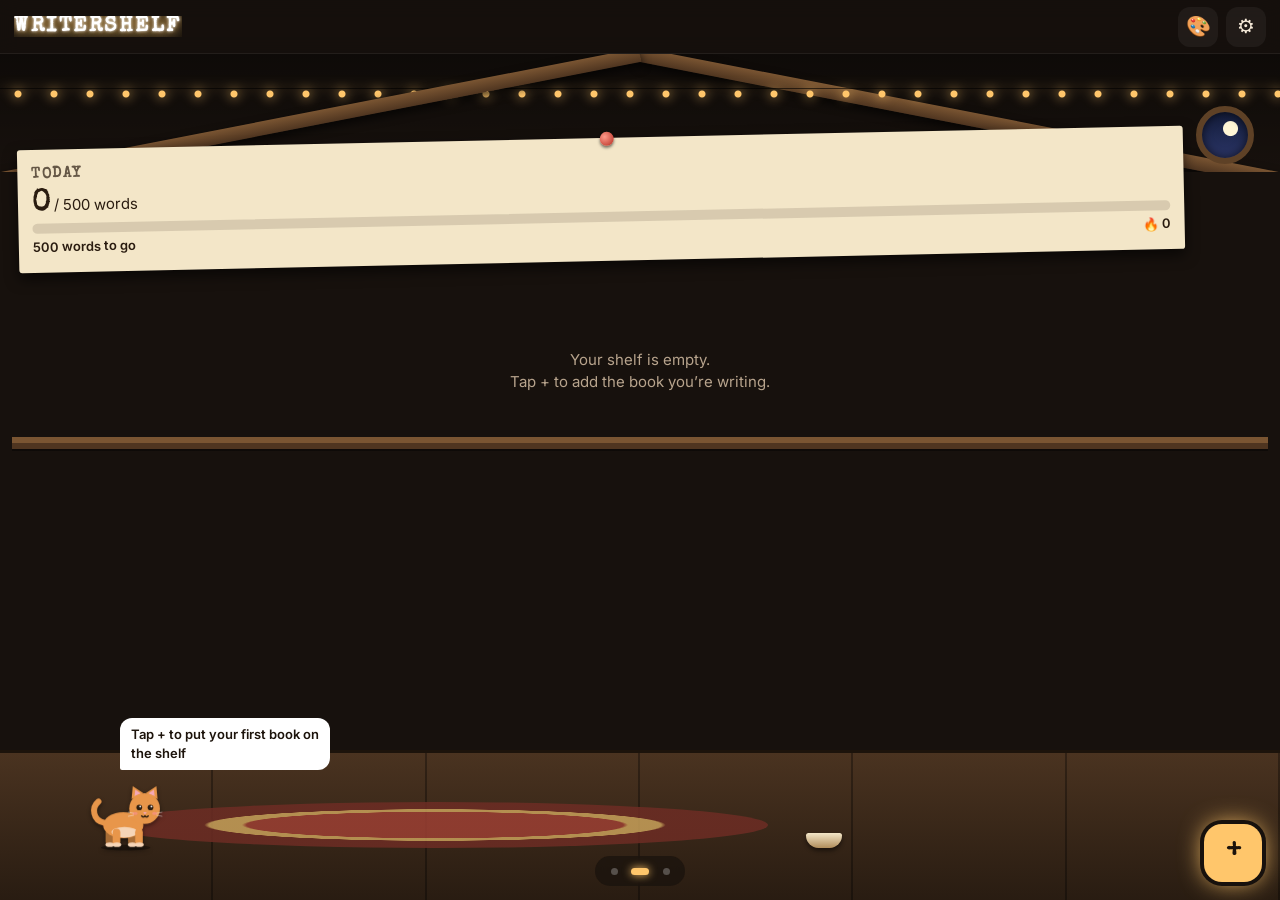
==== index.html @ 76724d27 "1.5: edit your whole Doc in the app, real weather, playing with the buddy, hats from medals - Open a" ====
<!doctype html>
<html lang="en">
<head>
<meta charset="utf-8">
<meta name="viewport" content="width=device-width,initial-scale=1,viewport-fit=cover">
<title>My Writershelf</title>
<meta name="description" content="The books you're writing, on an attic shelf: word counts from Google Docs, a daily goal, streaks and stats.">
<meta name="theme-color" content="#17110d">
<link rel="manifest" href="manifest.webmanifest">
<link rel="icon" href="icon-192.png">
<link rel="apple-touch-icon" href="icon-192.png">
<link rel="preconnect" href="https://fonts.googleapis.com">
<link rel="preconnect" href="https://fonts.gstatic.com" crossorigin>
<link href="https://fonts.googleapis.com/css2?family=Special+Elite&family=Inter:wght@400;600;700&display=swap" rel="stylesheet">
<link rel="stylesheet" href="css/base.css">
<link rel="stylesheet" href="css/attic.css">
<link rel="stylesheet" href="css/buddy.css">
<link rel="stylesheet" href="css/walls.css">
<link rel="stylesheet" href="css/sheets.css">
</head>
<body>
<header class="top">
  <h1 class="neon">WRITERSHELF</h1>
  <div class="hbtns"><button id="btnInstall" class="btn primary install" hidden>⬇ Install</button><button id="btnLook" class="icon" aria-label="Customize">🎨</button><button id="btnSettings" class="icon" aria-label="Settings">⚙</button></div>
</header>

<main>
  <!-- The attic: slanted roof, string lights, today's note pinned to the wall, the shelf of books, the buddy -->
  <section id="view-attic" class="view on">
    <div class="roof"><i class="lights" aria-hidden="true"></i><button class="porthole" aria-label="Window: the weather outside"></button></div>
    <div id="todayNote" class="pinned"></div>
    <div id="shelf" class="shelf"></div>
    <div class="floor">
      <i class="rug"></i>
      <button class="bowl" aria-label="Food bowl: call your buddy"><i></i></button>
      <!-- the buddy: drawn by 08-buddy.js, walked around (and to the other walls' floors) by 16-buddy-moves.js -->
      <div id="pet" class="pet" role="button" tabindex="0" aria-label="Your buddy"><span class="bubble" id="bubble"></span><div class="pv" id="petArt"></div></div>
    </div>
  </section>

  <section id="view-goals" class="view wall away">
    <div class="roof" aria-hidden="true"><i class="lights"></i></div>
    <div id="goalsBody" class="wall-body"></div>
    <div class="floor"><button class="bowl" aria-label="Food bowl: call your buddy"><i></i></button></div>
  </section>
  <section id="view-stats" class="view wall away">
    <div class="roof" aria-hidden="true"><i class="lights"></i></div>
    <div id="statsBody" class="wall-body"></div>
    <div class="floor"><button class="bowl" aria-label="Food bowl: call your buddy"><i></i></button></div>
  </section>
</main>

<div class="dots"><button data-k="-1" aria-label="Goals"></button><button data-k="0" class="on" aria-label="Attic"></button><button data-k="1" aria-label="Stats"></button></div>
<button id="updBtn" class="upd" hidden>⟳ Update now</button>
<button id="btnAdd" class="fab" aria-label="Add a book">+</button>

<!-- Add: pick Google Docs, or add by hand -->
<dialog id="dlgAdd" class="sheet">
  <div class="sheet-h"><h2>Add a book</h2><button class="x" data-close aria-label="Close">✕</button></div>
  <p class="dim">Pick the Google Docs you write in. The app reads their word count by itself from then on.</p>
  <button id="addDocs" class="btn primary wide">📄 Pick from Google Docs</button>
  <button id="addManual" class="btn ghost wide">Add it by hand</button>
</dialog>

<!-- A book's card -->
<dialog id="dlgBook" class="sheet"><div id="bBody"></div></dialog>

<!-- Add / edit form -->
<dialog id="dlgEdit" class="sheet">
  <form id="fEdit">
    <div class="sheet-h"><h2 id="editH">Book</h2><button type="button" class="x" data-close aria-label="Close">✕</button></div>
    <label>Title<input name="title" required maxlength="120"></label>
    <label>Status</label><div class="seg" id="eStatus"></div>
    <div class="two">
      <label>Words so far<input name="words" type="number" min="0" inputmode="numeric"></label>
      <label>Word goal for the book<input name="target" type="number" min="0" step="1000" inputmode="numeric"></label>
    </div>
    <p class="dim small" id="eDocHint" hidden>Words are counted from Google Docs.</p>
    <label>Spine colour</label><div class="swatches" id="eColor"></div>
    <label>Notes<textarea name="notes" rows="4" placeholder="Ideas, what happens next…"></textarea></label>
    <div class="actions">
      <button type="button" id="eDel" class="btn danger">Delete</button>
      <button class="btn primary">Save</button>
    </div>
  </form>
</dialog>

<!-- Open and write: the whole Google Doc — tap a paragraph to change it, keep writing at the bottom (10-write.js) -->
<dialog id="dlgWrite" class="sheet write">
  <div class="sheet-h"><h2 id="wTitle"></h2><button class="x" data-close aria-label="Close">✕</button></div>
  <div id="wDoc" class="ctx"></div>
  <textarea id="wText" rows="5" placeholder="Keep writing…"></textarea>
  <p class="dim small" id="wCount"></p>
  <button id="wSend" class="btn primary wide">Save to my Google Doc</button>
  <p class="dim small">Tap a paragraph to change it. Until it’s saved, your writing is kept on this phone.</p>
</dialog>

<!-- Customize: a short sheet with no dark backdrop, so the attic stays in view while you choose -->
<dialog id="dlgLook" class="sheet">
  <div class="sheet-h"><h2>Customize</h2><button class="x" data-close aria-label="Close">✕</button></div>
  <div id="cBody"></div>
  <label>Your buddy’s name<input id="cPet" maxlength="24"></label>
</dialog>

<!-- What's new -->
<dialog id="dlgNews" class="sheet">
  <div class="sheet-h"><h2>What’s new</h2><button class="x" data-close aria-label="Close">✕</button></div>
  <div id="newsBody" class="news"></div>
  <button class="btn primary wide" data-close>Got it</button>
</dialog>

<!-- Settings -->
<dialog id="dlgSet" class="sheet">
  <div class="sheet-h"><h2>Settings</h2><button class="x" data-close aria-label="Close">✕</button></div>
  <label>Daily word goal<input id="sGoal" type="number" min="1" step="50" inputmode="numeric"></label>
  <h3>Google</h3>
  <p class="dim small" id="gStatus"></p>
  <button class="btn primary wide" id="gConnect">Connect Google</button>
  <div class="row" id="gActions" hidden>
    <button class="btn" id="gNow">Back up now</button>
    <button class="btn ghost" id="gOff">Disconnect</button>
  </div>
  <h3>Display</h3>
  <label>Language<select id="sLang"><option value="auto">Automatic</option><option value="en">English</option><option value="fr">Français</option><option value="es">Español</option><option value="ht">Kreyòl ayisyen</option><option value="pt">Português</option><option value="de">Deutsch</option><option value="it">Italiano</option></select></label>
  <h3>Backup</h3>
  <p class="dim">Your shelf lives on this phone. Save a backup now and then.</p>
  <div class="row">
    <button class="btn" id="sExport">Save backup</button>
    <label class="btn">Load backup<input type="file" id="sImport" accept=".json,application/json" hidden></label>
  </div>
  <button class="btn ghost wide" id="sNews">What’s new</button>
  <button class="btn ghost wide" id="sInstall" hidden>Install the app</button>
  <p class="dim small">My Writershelf v<span id="ver"></span> · <a href="privacy.html">Privacy</a></p>
</dialog>

<div id="toast" role="status"></div>

<script src="js/01-core.js"></script>
<script src="js/02-google.js"></script>
<script src="js/03-docs.js"></script>
<script src="js/04-book-form.js"></script>
<script src="js/05-book-card.js"></script>
<script src="js/06-attic.js"></script>
<script src="js/07-turning-walls.js"></script>
<script src="js/08-buddy.js"></script>
<script src="js/09-goals-stats.js"></script>
<script src="js/10-write.js"></script>
<script src="js/11-settings-backup.js"></script>
<script src="js/12-drive-backup.js"></script>
<script src="js/13-install-update.js"></script>
<script src="js/14-whats-new.js"></script>
<script src="js/15-languages.js"></script>
<script src="js/16-buddy-moves.js"></script>
<script src="js/17-customize.js"></script>
<script src="js/18-weather.js"></script>
<script src="js/19-achievements.js"></script>
<script src="js/20-buddy-play.js"></script>
</body>
</html>
---- css/base.css ----
/* BASE — colours (the string-light colour is --led), fonts, the top bar and form fields used everywhere. */

/* hidden always hides, even on things that set their own display */
[hidden] {
  display: none !important;
}

:root {
  --led: #ffc66b;
  /* set by Customize (17-customize.js): wall, floor, rug, the buddy's fur */
  --wall: #17110d;
  --fl: #4a3320;
  --rug: #9c3f33;
  --fur: #e8964a;
  --glow: color-mix(in srgb, var(--led) 45%, transparent);
  --ink: #f6ead9;
  --dim: #b8a48d;
  --panel: #261b14;
  --line: #44311f;
  --field: #130d09;
  --hd: 'Special Elite', Georgia, serif;
}

* {
  box-sizing: border-box;
}

html,
body {
  margin: 0;
  min-height: 100%;
}

body {
  background: #17110d;
  color: var(--ink);
  font:
    15px/1.45 Inter,
    system-ui,
    sans-serif;
  color-scheme: dark;
  -webkit-tap-highlight-color: transparent;
  overscroll-behavior-y: none;
}

button {
  font: inherit;
  color: inherit;
  border: 0;
  background: none;
  cursor: pointer;
  padding: 0;
}

a {
  color: color-mix(in srgb, var(--led) 70%, #fff);
}

h2,
h3 {
  font-family: var(--hd);
  margin: 0;
}

.dim {
  color: var(--dim);
}

.small {
  font-size: 12px;
}

/* top bar */
.top {
  position: fixed;
  inset: 0 0 auto;
  z-index: 20;
  height: calc(54px + env(safe-area-inset-top));
  padding: env(safe-area-inset-top) 14px 0;
  display: flex;
  align-items: center;
  justify-content: space-between;
  background: rgba(23, 17, 13, 0.85);
  backdrop-filter: blur(10px);
  border-bottom: 1px solid #ffffff10;
}

.neon {
  font: 700 21px var(--hd);
  letter-spacing: 0.12em;
  margin: 0;
  color: #fff;
  text-shadow:
    0 0 3px #fff,
    0 0 10px var(--led),
    0 0 24px var(--led);
}

.icon {
  width: 40px;
  height: 40px;
  border-radius: 12px;
  font-size: 20px;
  display: grid;
  place-items: center;
  background: #ffffff0d;
}

@keyframes fade {
  from {
    opacity: 0;
  }
}

input,
select,
textarea {
  width: 100%;
  font: inherit;
  color: var(--ink);
  background: var(--field);
  border: 1px solid var(--line);
  border-radius: 10px;
  padding: 9px 12px;
  outline: none;
}

input:focus,
select:focus,
textarea:focus {
  border-color: var(--led);
  box-shadow: 0 0 0 3px var(--glow);
}

textarea {
  resize: vertical;
}

@keyframes up {
  from {
    transform: translateY(40%);
    opacity: 0;
  }
}

@media (prefers-reduced-motion: reduce) {
  * {
    animation-duration: 0.01s !important;
    transition-duration: 0.01s !important;
  }
}

.hbtns {
  display: flex;
  gap: 8px;
}

/* the "Install" button in the top bar (13-install-update.js) */
.install {
  padding: 8px 10px;
  font-size: 13px;
  white-space: nowrap;
}
.top .neon {
  min-width: 0;
  overflow: hidden;
  text-overflow: ellipsis;
}
---- css/attic.css ----
/* THE ATTIC — the slanted roof with its string lights and round window, today's note pinned to the wall,
   the shelf of book spines and the wooden floor. */

/* ---------- Roof: two beams meeting at the top, string lights under them ---------- */
.roof {
  position: relative;
  height: 64px;
  overflow: hidden;
  background: linear-gradient(#0006, transparent);
}
#view-attic .roof {
  height: 118px;
}
.roof::before,
.roof::after {
  content: '';
  position: absolute;
  top: -6px;
  width: 62%;
  height: 14px;
  background: linear-gradient(#7a5532, #4f3520);
  box-shadow: 0 4px 10px #000a;
}
.roof::before {
  left: 50%;
  transform-origin: left center;
  transform: rotate(11deg);
}
.roof::after {
  right: 50%;
  transform-origin: right center;
  transform: rotate(-11deg);
}
/* a row of little bulbs on a wire */
.lights {
  position: absolute;
  inset: 34px 0 auto;
  height: 16px;
  border-top: 1px solid #0009;
  background: radial-gradient(circle at 50% 5px, var(--led) 0 3px, transparent 4px) 0 0 / 36px 16px repeat-x;
  filter: drop-shadow(0 0 6px var(--led));
  animation: twinkle 4s ease-in-out infinite;
}
@keyframes twinkle {
  50% {
    opacity: 0.7;
  }
}
/* the round window, with the moon */
.porthole {
  padding: 0;
  cursor: pointer;
  position: absolute;
  right: 26px;
  top: 52px;
  width: 58px;
  height: 58px;
  border-radius: 50%;
  border: 6px solid #5e4126;
  background:
    radial-gradient(circle at 62% 36%, #fff6d6 0 7px, transparent 8px),
    linear-gradient(#131c3a, #2b3566);
  box-shadow: inset 0 0 10px #000a;
}
/* the other views (Customize → Window) */
[data-sky='dusk'] .porthole {
  background:
    radial-gradient(circle at 50% 78%, #ffe9a8 0 9px, transparent 10px),
    linear-gradient(#3b2a6b, #e0704a 60%, #ffb35c);
}
[data-sky='day'] .porthole {
  background:
    radial-gradient(ellipse 12px 5px at 40% 62%, #fff 95%, transparent),
    radial-gradient(circle at 68% 34%, #fff3b0 0 6px, transparent 7px),
    linear-gradient(#5aa9e6, #b5dcf5);
}
[data-sky='clouds'] .porthole {
  background:
    radial-gradient(ellipse 14px 7px at 36% 58%, #f4f6f8 95%, transparent),
    radial-gradient(ellipse 12px 6px at 64% 40%, #e3e8ee 95%, transparent),
    linear-gradient(#8fa3b8, #c3cfdb);
}
[data-sky='snow'] .porthole {
  background:
    radial-gradient(circle, #fff 0 1.4px, transparent 2px) 0 0 / 11px 11px,
    radial-gradient(circle, #fff 0 1px, transparent 1.5px) 5px 6px / 9px 9px,
    linear-gradient(#7d8a99, #c9d2dc);
  animation: snowfall 3s linear infinite;
}
@keyframes snowfall {
  to {
    background-position: 0 22px, 5px 24px, 0 0;
  }
}
[data-sky='rain'] .porthole {
  background:
    repeating-linear-gradient(105deg, transparent 0 5px, #ffffff55 5px 6px),
    linear-gradient(#3c4653, #6b7785);
}

/* ---------- Today's note: a sheet of paper held by a pin ---------- */
.pinned {
  position: relative;
  margin: -34px 96px 0 18px;
  padding: 14px 14px 12px;
  border-radius: 3px;
  background: #f3e6c8;
  color: #2a1c10;
  transform: rotate(-1.2deg);
  box-shadow: 0 6px 14px #0009;
}
.pinned::before {
  content: '';
  position: absolute;
  top: -6px;
  left: 50%;
  width: 14px;
  height: 14px;
  border-radius: 50%;
  background: radial-gradient(circle at 35% 35%, #ff9a8a, #b32a1e);
  box-shadow: 0 2px 3px #0008;
}
.pinned h2 {
  font-size: 15px;
  letter-spacing: 0.1em;
  text-transform: uppercase;
  opacity: 0.7;
}
.pinned p {
  margin: 4px 0;
}
.big b {
  font: 700 30px var(--hd);
}
.row2 {
  display: flex;
  justify-content: space-between;
  font-size: 13px;
  font-weight: 600;
}
.resync {
  position: absolute;
  top: 4px;
  right: 4px;
  width: 40px;
  height: 40px;
  font-size: 18px;
  color: #2a1c10;
}
/* a progress line (today's note, the Goals wall, a book's card) */
.meter {
  height: 10px;
  border-radius: 5px;
  background: #ffffff14;
  overflow: hidden;
}
.meter i {
  display: block;
  height: 100%;
  border-radius: 5px;
  background: linear-gradient(90deg, var(--led), color-mix(in srgb, var(--led) 50%, #fff));
}
.pinned .meter {
  background: #2a1c1022;
}
.pinned .meter i {
  background: #c9762a;
}

/* ---------- The shelf: rows of spines, a wooden board under each row ---------- */
.shelf {
  display: flex;
  flex-wrap: wrap;
  align-items: flex-end;
  gap: 22px 5px;
  margin: 26px 12px 30px;
  padding: 0 12px 22px;
  min-height: 172px;
  /* every 172px: 150 of books, a 12px board, 10 of shadow */
  background: repeating-linear-gradient(transparent 0 150px, #7a5532 150px 156px, #4f3520 156px 162px, #0006 162px 164px, transparent 164px 172px);
}
/* a book: its colour fills up from the bottom (--p) as it gets closer to its word goal */
.spine {
  position: relative;
  width: 44px;
  height: 150px;
  border-radius: 3px 3px 1px 1px;
  background: linear-gradient(to top, var(--c) var(--p), color-mix(in srgb, var(--c) 30%, #1c130b) var(--p));
  box-shadow:
    inset -5px 0 7px #0006,
    inset 2px 0 0 #ffffff26,
    inset 0 -3px 0 #0004;
  display: grid;
  place-items: center;
}
.spine:nth-child(3n) {
  width: 50px;
}
.spine:nth-child(4n + 1) {
  width: 40px;
}
.spine b {
  writing-mode: vertical-rl;
  transform: rotate(180deg);
  max-height: 118px;
  overflow: hidden;
  white-space: nowrap;
  text-overflow: ellipsis;
  font: 13px var(--hd);
  color: #f6ead9;
  text-shadow: 0 1px 2px #000;
}
.spine .dot {
  position: absolute;
  bottom: 7px;
  width: 8px;
  height: 8px;
  border-radius: 50%;
  background: var(--sc);
  box-shadow: 0 0 6px var(--sc);
}
/* a finished book wears a gold band */
.spine.done::after {
  content: '';
  position: absolute;
  inset: 10px 0 auto;
  height: 5px;
  background: linear-gradient(90deg, #b8862b, #ffe08a, #b8862b);
}
.empty {
  width: 100%;
  margin: 44px 0;
  text-align: center;
  color: var(--dim);
}

/* ---------- Floor and rug: the same floor on the three walls, so it carries on when you turn ---------- */
/* it's the ground under each wall: it scrolls with the wall, at the very bottom */
.floor {
  position: relative;
  margin-top: auto;
  height: 150px;
  /* 6 planks per wall, so the plank lines meet at the corners */
  background:
    repeating-linear-gradient(90deg, transparent 0 calc(100% / 6 - 2px), #0005 calc(100% / 6 - 2px) calc(100% / 6)),
    linear-gradient(var(--fl), color-mix(in srgb, var(--fl) 55%, #000));
  border-top: 3px solid #1c130b;
}
.rug {
  position: absolute;
  left: 8%;
  bottom: 52px;
  width: 52%;
  height: 46px;
  border-radius: 50%;
  background: radial-gradient(var(--rug) 0 40%, #c9a15a 41% 48%, color-mix(in srgb, var(--rug) 70%, #000) 49%);
  opacity: 0.85;
}
---- css/buddy.css ----
/* THE BUDDY — the animal on the attic floor. Its picture is drawn by js/08-buddy.js (one small drawing per
   animal); this file colours it, makes it blink, wag, walk and jump, and styles its speech bubble.
   --fur is the colour you picked in Customize. */

.pet {
  position: absolute;
  left: 0;
  bottom: 50px;
  width: 76px;
  height: 78px;
  z-index: 5;
  cursor: grab;
  touch-action: none; /* dragging it doesn't scroll the wall */
  /* moved along the floor, and carried by your finger, by 16-buddy-moves.js with transform: translate(…) */
}
/* .pv turns the buddy to face the way it walks (the bubble stays readable) */
.pv {
  position: absolute;
  inset: 0;
  filter: drop-shadow(0 2px 2px #0007);
}
.pet.flip .pv {
  transform: scaleX(-1);
}
.pet svg {
  display: block;
  width: 100%;
  height: 100%;
  overflow: visible;
}

/* ---------- Colours: fur, its darker shade (far legs, ears) and its lighter shade (belly, muzzle) ---------- */
.pet .f {
  fill: var(--fur);
}
.pet .f2 {
  fill: color-mix(in srgb, var(--fur) 72%, #000);
}
.pet .fl {
  fill: color-mix(in srgb, var(--fur) 40%, #fff);
}
.pet .ts {
  fill: none;
  stroke: var(--fur);
  stroke-width: 5;
  stroke-linecap: round;
}
.pet .line {
  fill: none;
  stroke: #2a1c10;
  stroke-width: 1.1;
  stroke-linecap: round;
}

/* ---------- Always moving a little: breathing, tail, blinking ---------- */
.pet .legs,
.pet .tail,
.pet .eyes,
.pet .leg {
  transform-box: fill-box;
}
.pet .top {
  animation: breathe 2.6s ease-in-out infinite;
}
@keyframes breathe {
  50% {
    transform: translateY(0.7px);
  }
}
.pet .tail {
  transform-origin: 100% 100%;
  animation: wag 2.4s ease-in-out infinite alternate;
}
@keyframes wag {
  to {
    transform: rotate(14deg);
  }
}
.pet .eyes {
  transform-origin: 50% 50%;
  animation: blink 5s infinite;
}
@keyframes blink {
  0%,
  95%,
  100% {
    transform: scaleY(1);
  }
  97% {
    transform: scaleY(0.1);
  }
}

/* ---------- Walking: the legs swing, two by two ---------- */
.pet .leg {
  transform-origin: 50% 0;
}
.pet.walk .leg.a {
  animation: step 0.3s linear infinite alternate;
}
.pet.walk .leg.b {
  animation: step 0.3s linear infinite alternate-reverse;
}
@keyframes step {
  from {
    transform: rotate(-24deg);
  }
  to {
    transform: rotate(24deg);
  }
}
.pet.walk .top {
  animation-duration: 0.3s;
}

/* ---------- Moods: the mouth and eyes change ---------- */
.pet .shut,
.pet .smile,
.pet .frown {
  display: none;
}
.pet.asleep .eyes,
.pet.happy .mouth,
.pet.sad .mouth {
  display: none;
}
.pet.asleep .shut,
.pet.happy .smile,
.pet.sad .frown {
  display: block;
}
.pet.asleep .tail {
  animation: none;
}
.pet.happy .tail {
  animation-duration: 0.35s;
}
/* the daily goal is done: a few happy jumps */
.pet.jump .pv {
  animation: jump 0.4s ease-out 4 alternate;
}
@keyframes jump {
  to {
    translate: 0 -22px;
  }
}

/* picked up: above everything on the wall, legs dangling */
.pet.held {
  cursor: grabbing;
  z-index: 9;
}
.pet.held .leg.a {
  animation: step 0.5s ease-in-out infinite alternate;
}
.pet.held .leg.b {
  animation: step 0.5s ease-in-out infinite alternate-reverse;
}

/* jumping up: front legs reach forward, back legs push off */
.pet.leap .leg.a {
  transform: rotate(-35deg);
}
.pet.leap .leg.b {
  transform: rotate(35deg);
}

/* tapped twice: a happy spin */
.pet.spin .pv {
  animation: spin 0.6s ease-in-out;
}
@keyframes spin {
  50% {
    transform: translateY(-14px) rotate(180deg);
  }
  to {
    transform: rotate(360deg);
  }
}
/* being petted: eyes closed happily, a big smile, the tail going fast */
.pet.petted .eyes,
.pet.petted .mouth,
.pet.petted .frown {
  display: none;
}
.pet.petted .shut,
.pet.petted .smile {
  display: block;
}
.pet.petted .tail {
  animation-duration: 0.3s;
}
.pet.petted .top {
  animation: purr 0.18s ease-in-out infinite alternate;
}
@keyframes purr {
  to {
    transform: translateY(0.8px) scaleY(0.98);
  }
}
/* the hearts that float up when you tap or pet it */
.heart {
  position: absolute;
  top: 6px;
  font-style: normal;
  font-size: 15px;
  color: #ff6b8a;
  pointer-events: none;
  animation: heart 1.1s ease-out forwards;
}
@keyframes heart {
  to {
    transform: translateY(-46px) scale(1.3);
    opacity: 0;
  }
}

/* eating: head down into the bowl, again and again */
.pet.eat .top {
  animation: nom 0.35s ease-in-out infinite alternate;
}
@keyframes nom {
  to {
    transform: translate(2px, 3px) rotate(6deg);
  }
}

/* ---------- The food bowl on each floor: tap it to fill it and call your buddy (16-buddy-moves.js) ---------- */
.bowl {
  position: absolute;
  z-index: 4;
  left: 63%; /* clear of the + button */
  bottom: 52px;
  width: 36px;
  height: 15px;
  border-radius: 3px 3px 15px 15px;
  background: linear-gradient(#f3e6c8, #b08d5b);
  box-shadow: 0 3px 4px #0007;
}
/* a bigger area to tap than the bowl itself */
.bowl::after {
  content: '';
  position: absolute;
  inset: -18px -12px -10px;
}
/* the food, heaped above the rim once it's filled */
.bowl i {
  position: absolute;
  left: 4px;
  right: 4px;
  top: -7px;
  height: 10px;
  border-radius: 50% 50% 0 0;
  background:
    radial-gradient(circle at 30% 60%, #c98a4a 0 2px, transparent 2.5px) 0 0 / 7px 6px,
    #8a5a2b;
  transform: scaleY(0);
  transform-origin: bottom;
  transition: transform 0.3s;
}
.bowl.full i {
  transform: scaleY(1);
}

/* ---------- Speech bubble (on the side with more room) ---------- */
.bubble {
  position: absolute;
  left: 30px;
  bottom: calc(100% + 2px);
  width: max-content;
  max-width: 210px;
  padding: 7px 11px;
  border-radius: 12px 12px 12px 2px;
  background: #fff;
  color: #1c130b;
  font-size: 13px;
  font-weight: 600;
  opacity: 0;
  transition: opacity 0.25s;
  pointer-events: none;
}
.pet.right .bubble {
  left: auto;
  right: 30px;
  border-radius: 12px 12px 2px 12px;
}
.pet.talk .bubble {
  opacity: 1;
}
---- css/walls.css ----
/* WALLS — the three walls turning round a hexagon, the + button, wall dots, Update button,
   and the cards used on the Goals and Stats walls. */

/* the three walls stand round a hexagon; each wall scrolls on its own */
.view {
  position: fixed;
  left: 0;
  right: 0;
  top: calc(54px + env(safe-area-inset-top));
  bottom: 0;
  overflow: hidden auto;
  overscroll-behavior: contain;
  touch-action: pan-y;
  backface-visibility: hidden;
  background: var(--wall); /* your wall colour (Customize) */
  /* while the room turns, a wall's far side looks shorter: the wall carries on above it and the floor below it,
     in the colours of the roof's shadow and of the floor's front edge, so no gap shows */
  box-shadow:
    0 -40vh 0 0 color-mix(in srgb, var(--wall) 60%, #000),
    0 40vh 0 0 color-mix(in srgb, var(--fl) 55%, #000);
  /* the floor is always the last thing on a wall, at the bottom even when the wall is short */
  display: flex;
  flex-direction: column;
}
.view > * {
  flex-shrink: 0;
}
/* no grey scrollbar on the side of the walls (they still scroll) */
.view,
dialog.sheet {
  scrollbar-width: none;
}
.view::-webkit-scrollbar,
dialog.sheet::-webkit-scrollbar {
  display: none;
}

body:not(.turning) .view.away {
  visibility: hidden;
}

body.snap .view {
  transition: transform 0.38s cubic-bezier(0.2, 0.8, 0.3, 1);
}

.upd {
  position: fixed;
  z-index: 30;
  left: 50%;
  transform: translateX(-50%);
  top: calc(64px + env(safe-area-inset-top));
  padding: 9px 18px;
  border-radius: 99px;
  font: 700 14px var(--hd);
  letter-spacing: 0.06em;
  color: #1c130b;
  background: var(--led);
  box-shadow: 0 0 20px var(--led);
  animation: up 0.3s;
  will-change: transform; /* its own layer, above the turning walls (taps reach it, not the book behind) */
}

/* floating add button and wall dots */
.fab {
  position: fixed;
  z-index: 20;
  right: 18px;
  bottom: calc(18px + env(safe-area-inset-bottom));
  width: 58px;
  height: 58px;
  border-radius: 18px;
  font: 700 30px/1 var(--hd);
  color: #1c130b;
  background: var(--led);
  box-shadow:
    0 0 0 4px #17110d,
    0 0 24px var(--led);
}

.dots {
  position: fixed;
  z-index: 20;
  left: 50%;
  transform: translateX(-50%);
  bottom: calc(14px + env(safe-area-inset-bottom));
  display: flex;
  gap: 4px;
  padding: 6px 8px;
  border-radius: 99px;
  background: #17110daa;
  backdrop-filter: blur(6px);
}

.dots button {
  width: 22px;
  height: 18px;
  display: grid;
  place-items: center;
}

.dots button::before {
  content: '';
  width: 7px;
  height: 7px;
  border-radius: 50%;
  background: #ffffff40;
  transition: 0.2s;
}

.dots button.on::before {
  width: 18px;
  border-radius: 4px;
  background: var(--led);
  box-shadow: 0 0 8px var(--led);
}

/* walls (stats, goals) */
.wall-body {
  flex: 1 0 auto;
  padding: 10px 14px 26px;
}

/* the wall's name glows like the string lights */
.wall h2 {
  margin: 8px 0 18px;
  text-align: center;
  font-size: 28px;
  letter-spacing: 0.2em;
  color: #fff;
  text-shadow:
    0 0 2px #fff,
    0 0 8px var(--led),
    0 0 22px var(--led);
}

.card {
  background: var(--panel);
  border: 1px solid var(--line);
  border-radius: 16px;
  padding: 14px;
  margin-bottom: 12px;
}

.card h3 {
  font-size: 14px;
  letter-spacing: 0.08em;
  color: var(--dim);
  margin-bottom: 10px;
  text-transform: uppercase;
}

.kpis {
  display: grid;
  grid-template-columns: 1fr 1fr;
  gap: 10px;
  margin-bottom: 12px;
}

.kpi {
  background: var(--panel);
  border: 1px solid var(--line);
  border-radius: 16px;
  padding: 12px 14px;
}

.kpi b {
  display: block;
  font: 700 28px var(--hd);
  color: #fff;
  text-shadow: 0 0 12px var(--glow);
}

.kpi span {
  font-size: 12px;
  color: var(--dim);
}

.bar {
  display: grid;
  grid-template-columns: 96px 1fr 34px;
  gap: 8px;
  align-items: center;
  font-size: 13px;
  margin: 6px 0;
}

.bar span:first-child {
  white-space: nowrap;
  overflow: hidden;
  text-overflow: ellipsis;
}

.bar i {
  display: block;
  height: 10px;
  border-radius: 5px;
  background: linear-gradient(90deg, var(--led), color-mix(in srgb, var(--led) 50%, #fff));
  box-shadow: 0 0 8px var(--glow);
  min-width: 4px;
}

.bar span:last-child {
  text-align: right;
  color: var(--dim);
}

.dist {
  display: flex;
  align-items: flex-end;
  gap: 4px;
  height: 80px;
}

.dist div {
  flex: 1;
  display: flex;
  flex-direction: column;
  align-items: center;
  gap: 3px;
  font-size: 11px;
  color: var(--dim);
  height: 100%;
  justify-content: flex-end;
}

.dist i {
  width: 100%;
  border-radius: 4px 4px 0 0;
  background: var(--led);
  box-shadow: 0 0 8px var(--glow);
  min-height: 2px;
}

.stepper {
  display: flex;
  align-items: center;
  gap: 8px;
  margin-top: 8px;
}

.stepper button {
  width: 34px;
  height: 34px;
  border-radius: 10px;
  background: #ffffff12;
  font-size: 18px;
}


/* ---------- Writershelf's own pieces on the Goals and Stats walls ---------- */
/* the track behind a book's progress bar; the bar is as wide as its percentage */
.bar div {
  border-radius: 5px;
  background: #ffffff14;
}
/* the last 7 days: empty, some words (ring), goal reached (lit) */
.week {
  display: grid;
  grid-template-columns: repeat(7, 1fr);
  gap: 6px;
  margin-top: 8px;
}
.week i {
  aspect-ratio: 1;
  display: grid;
  place-items: center;
  border-radius: 50%;
  border: 1px solid transparent;
  background: #ffffff10;
  color: var(--dim);
  font-style: normal;
  font-size: 12px;
}
.week .some {
  border-color: var(--led);
}
.week .hit {
  background: var(--led);
  color: #1c130b;
  font-weight: 700;
  box-shadow: 0 0 10px var(--glow);
}
/* in the 14-day bars, days that reached the goal are brighter */
.dist i {
  opacity: 0.45;
}
.dist i.hit {
  opacity: 1;
}
.medals {
  display: grid;
  grid-template-columns: repeat(3, 1fr);
  gap: 12px 6px;
  text-align: center;
}
.medal {
  opacity: 0.3;
  font-size: 11px;
}
.medal i {
  display: block;
  font-style: normal;
  font-size: 28px;
}
.medal small {
  display: block;
  margin-top: 2px;
  font-size: 10px;
  color: var(--dim);
}
.medal.got {
  opacity: 1;
}
.medal.got i {
  filter: drop-shadow(0 0 8px var(--led));
}
---- css/sheets.css ----
/* SHEETS — the pop-up windows (add, book form, book card, writing, Settings), buttons and the toast. */

/* sheets (dialogs) */
dialog.sheet {
  width: 100%;
  max-width: 560px;
  max-height: 92vh;
  margin: auto auto 0;
  padding: 16px 16px calc(18px + env(safe-area-inset-bottom));
  border: 1px solid var(--line);
  border-bottom: 0;
  border-radius: 22px 22px 0 0;
  background: #211811;
  color: var(--ink);
  overflow: auto;
}

dialog.sheet[open] {
  animation: up 0.25s cubic-bezier(0.2, 0.8, 0.3, 1);
}

dialog::backdrop {
  background: #0a0604cc;
  backdrop-filter: blur(3px);
}

@media (min-width: 640px) {
  dialog.sheet {
    margin: auto;
    border-radius: 22px;
    border-bottom: 1px solid var(--line);
  }
}

.sheet-h {
  display: flex;
  justify-content: space-between;
  align-items: center;
  margin-bottom: 12px;
}

.x {
  width: 40px;
  height: 40px;
  border-radius: 10px;
  background: #ffffff10;
  flex: none;
}

label {
  display: block;
  margin-top: 10px;
  font-size: 13px;
  color: var(--dim);
}

label input,
label textarea {
  margin-top: 4px;
}

.two {
  display: grid;
  grid-template-columns: 1fr 1fr;
  gap: 10px;
}

.row {
  display: flex;
  gap: 8px;
  margin-top: 8px;
  flex-wrap: wrap;
}

.btn {
  display: inline-flex;
  align-items: center;
  justify-content: center;
  gap: 6px;
  padding: 10px 14px;
  border-radius: 12px;
  background: #ffffff12;
  font-weight: 600;
  font-size: 14px;
  color: var(--ink);
  margin: 0;
}

.btn.primary {
  background: var(--led);
  color: #1c130b;
  box-shadow: 0 0 16px var(--glow);
}

.btn.ghost {
  background: transparent;
  border: 1px solid #ffffff22;
}

.btn.danger {
  color: #ff6b86;
  background: #ff5c7a14;
}

.btn.wide {
  width: 100%;
  margin-top: 12px;
}

.note {
  background: #ffffff0a;
  border: 1px dashed #ffffff26;
  border-radius: 12px;
  padding: 10px 12px;
  font-size: 13px;
  margin-bottom: 10px;
}

.seg {
  display: flex;
  flex-wrap: wrap;
  gap: 6px;
  margin-top: 6px;
}

.seg button {
  padding: 6px 12px;
  border-radius: 99px;
  font-size: 13px;
  border: 1px solid #ffffff22;
}

.seg button.on {
  background: var(--sc);
  color: #1c130b;
  border-color: transparent;
  box-shadow: 0 0 12px var(--sc);
}

.actions {
  display: flex;
  justify-content: space-between;
  gap: 10px;
  margin-top: 16px;
}

.actions .primary {
  flex: 1;
}

.swatches {
  display: flex;
  gap: 10px;
  margin-top: 8px;
}

.swatches button {
  width: 32px;
  height: 32px;
  border-radius: 50%;
  background: var(--c);
  box-shadow: 0 0 10px var(--c);
}

.swatches button.on {
  outline: 3px solid #fff;
  outline-offset: 2px;
}

.sheet h3 {
  font-size: 15px;
  margin-top: 18px;
}

#toast {
  position: fixed;
  left: 50%;
  bottom: calc(90px + env(safe-area-inset-bottom));
  transform: translateX(-50%) translateY(20px);
  opacity: 0;
  z-index: 100;
  background: #fff;
  color: #1c130b;
  font-weight: 600;
  font-size: 14px;
  padding: 9px 16px;
  border-radius: 12px;
  transition: 0.25s;
  pointer-events: none;
  max-width: 90vw;
  text-align: center;
}

#toast.show {
  opacity: 1;
  transform: translateX(-50%);
}

/* What's new card */
.news h3 {
  color: var(--led);
}
.news ul {
  margin: 6px 0 0;
  padding-left: 20px;
}
.news li {
  margin: 4px 0;
}

/* a checkbox with its text on the same line */
label.check {
  display: flex;
  align-items: center;
  gap: 8px;
}
label.check input {
  width: auto;
  margin: 0;
}


/* ---------- Book card ---------- */
.pill {
  display: inline-block;
  padding: 3px 10px;
  border-radius: 99px;
  font-size: 12px;
  font-weight: 700;
  background: var(--sc);
  color: #1c130b;
}
.bwords {
  margin: 10px 0 6px;
}
.bwords b {
  font: 700 34px var(--hd);
}
.notes {
  white-space: pre-wrap;
  padding: 10px 12px;
  border-radius: 10px;
  background: #ffffff0a;
  font-size: 14px;
}
a.btn {
  text-decoration: none;
}

/* ---------- Write here: the Doc's last lines above, your new text below ---------- */
dialog.write[open] {
  height: 92vh;
  display: flex;
  flex-direction: column;
}
.ctx {
  flex: 1 1 60px;
  min-height: 60px;
  overflow: auto;
  white-space: pre-wrap;
  padding: 0 0 0 10px;
  margin-bottom: 8px;
  border-left: 2px solid var(--line);
  color: var(--dim);
  font: 14px/1.6 Georgia, serif;
}
/* the Doc's paragraphs: tap one to change it; changed ones are marked until they're saved */
#wDoc {
  flex: 3 1 120px;
  color: var(--ink);
}
#wDoc p {
  margin: 0 0 0.7em;
  border-radius: 4px;
}
#wDoc p.h {
  font-weight: 700;
  font-size: 16px;
}
#wDoc p.fixed {
  color: var(--dim);
}
#wDoc p[contenteditable] {
  outline: 1px dashed var(--line);
  background: #ffffff08;
}
#wDoc p.edited {
  box-shadow: -4px 0 0 var(--led);
}
#wText {
  flex: 2 1 120px;
  resize: none;
  font: 16px/1.6 Georgia, serif;
}

/* ---------- Customize: a short sheet, no dark backdrop, so you see the attic change as you choose ---------- */
#dlgLook {
  height: 46vh;
}
/* while it's open the walls end above it, so the floor, the rug and your buddy stay in view */
body.looking .view {
  bottom: 46vh;
}
#dlgLook::backdrop {
  background: transparent;
  backdrop-filter: none;
}
.opt {
  margin-top: 12px;
  font-size: 13px;
  color: var(--dim);
}
.swatches {
  flex-wrap: wrap;
}
.swatches button {
  border: 1px solid #ffffff33;
  box-shadow: none;
}
/* a hat not won yet */
.seg button.locked {
  opacity: 0.45;
}
/* "no rug" */
.swatches button[data-v='none'] {
  background: none;
  font-size: 15px;
}
.seg button.on {
  --sc: var(--led);
}
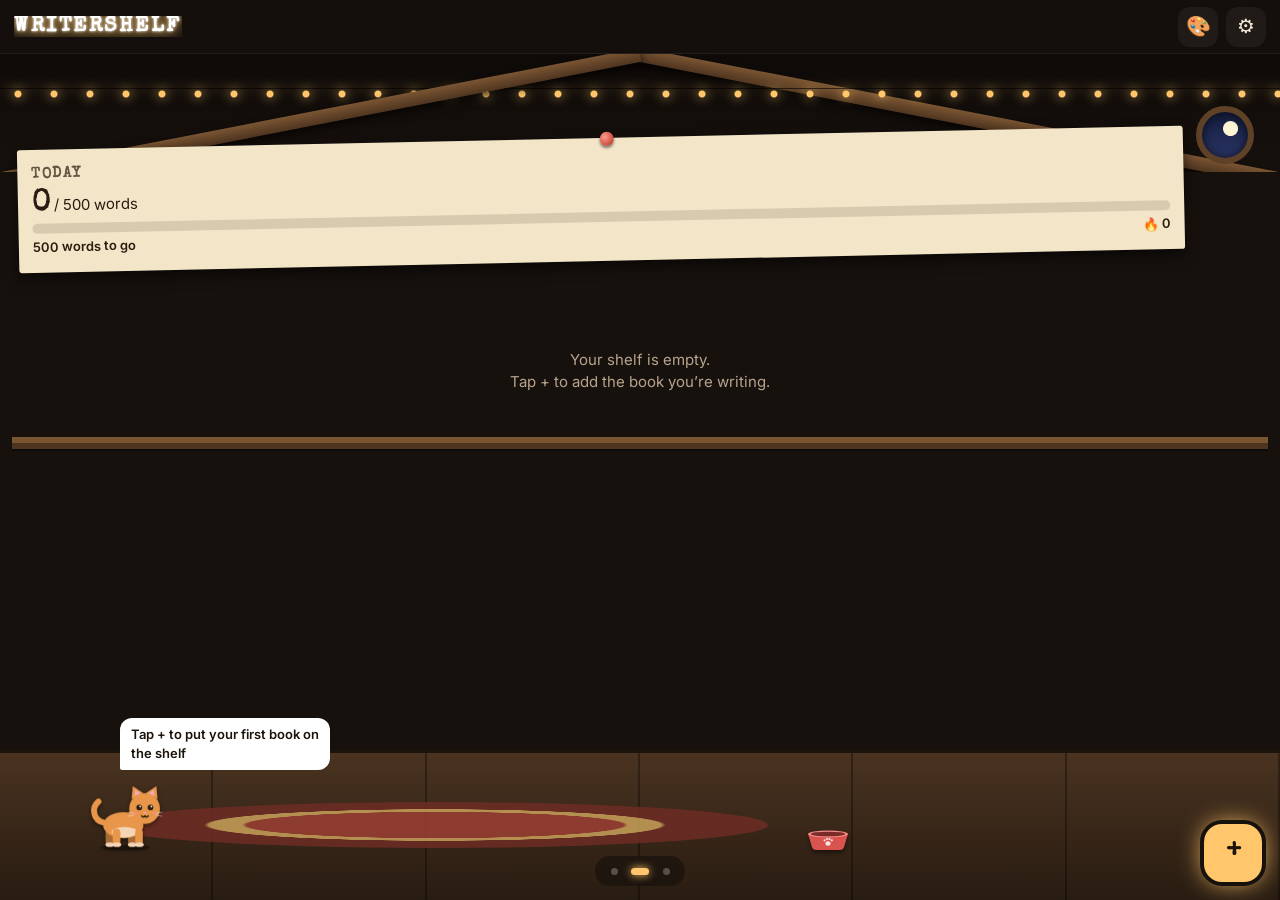
==== commit d3ce659a: "Centre the beret, no empty lines after the last one in the editor, a real food bowl Co-Authored-By: " ====
--- a/index.html
+++ b/index.html
@@ -32,7 +32,7 @@
     <div id="shelf" class="shelf"></div>
     <div class="floor">
       <i class="rug"></i>
-      <button class="bowl" aria-label="Food bowl: call your buddy"><i></i></button>
+      <button class="bowl" aria-label="Food bowl: call your buddy"></button>
       <!-- the buddy: drawn by 08-buddy.js, walked around (and to the other walls' floors) by 16-buddy-moves.js -->
       <div id="pet" class="pet" role="button" tabindex="0" aria-label="Your buddy"><span class="bubble" id="bubble"></span><div class="pv" id="petArt"></div></div>
     </div>
@@ -41,12 +41,12 @@
   <section id="view-goals" class="view wall away">
     <div class="roof" aria-hidden="true"><i class="lights"></i></div>
     <div id="goalsBody" class="wall-body"></div>
-    <div class="floor"><button class="bowl" aria-label="Food bowl: call your buddy"><i></i></button></div>
+    <div class="floor"><button class="bowl" aria-label="Food bowl: call your buddy"></button></div>
   </section>
   <section id="view-stats" class="view wall away">
     <div class="roof" aria-hidden="true"><i class="lights"></i></div>
     <div id="statsBody" class="wall-body"></div>
-    <div class="floor"><button class="bowl" aria-label="Food bowl: call your buddy"><i></i></button></div>
+    <div class="floor"><button class="bowl" aria-label="Food bowl: call your buddy"></button></div>
   </section>
 </main>
 
--- a/css/buddy.css
+++ b/css/buddy.css
@@ -230,12 +230,18 @@
   position: absolute;
   z-index: 4;
   left: 63%; /* clear of the + button */
-  bottom: 52px;
-  width: 36px;
-  height: 15px;
-  border-radius: 3px 3px 15px 15px;
-  background: linear-gradient(#f3e6c8, #b08d5b);
-  box-shadow: 0 3px 4px #0007;
+  bottom: 50px;
+  width: 44px;
+  height: 26px;
+  padding: 0;
+  background: none;
+  filter: drop-shadow(0 3px 2px #0007);
+}
+.bowl svg {
+  display: block;
+  width: 100%;
+  height: 100%;
+  overflow: visible;
 }
 /* a bigger area to tap than the bowl itself */
 .bowl::after {
@@ -243,22 +249,13 @@
   position: absolute;
   inset: -18px -12px -10px;
 }
-/* the food, heaped above the rim once it's filled */
-.bowl i {
-  position: absolute;
-  left: 4px;
-  right: 4px;
-  top: -7px;
-  height: 10px;
-  border-radius: 50% 50% 0 0;
-  background:
-    radial-gradient(circle at 30% 60%, #c98a4a 0 2px, transparent 2.5px) 0 0 / 7px 6px,
-    #8a5a2b;
+/* the kibble, heaped above the rim once it's filled */
+.bowl .food {
   transform: scaleY(0);
-  transform-origin: bottom;
+  transform-origin: 50% 9px;
   transition: transform 0.3s;
 }
-.bowl.full i {
+.bowl.full .food {
   transform: scaleY(1);
 }
 
--- a/css/sheets.css
+++ b/css/sheets.css
@@ -280,6 +280,17 @@
 #wDoc p.fixed {
   color: var(--dim);
 }
+/* an empty line takes less room than a written one */
+#wDoc p.blank {
+  margin: 0;
+  height: 0.7em;
+}
+/* a page break: a dashed line */
+#wDoc p.brk {
+  height: 0;
+  margin: 1em 0;
+  border-top: 1px dashed var(--line);
+}
 #wDoc p[contenteditable] {
   outline: 1px dashed var(--line);
   background: #ffffff08;
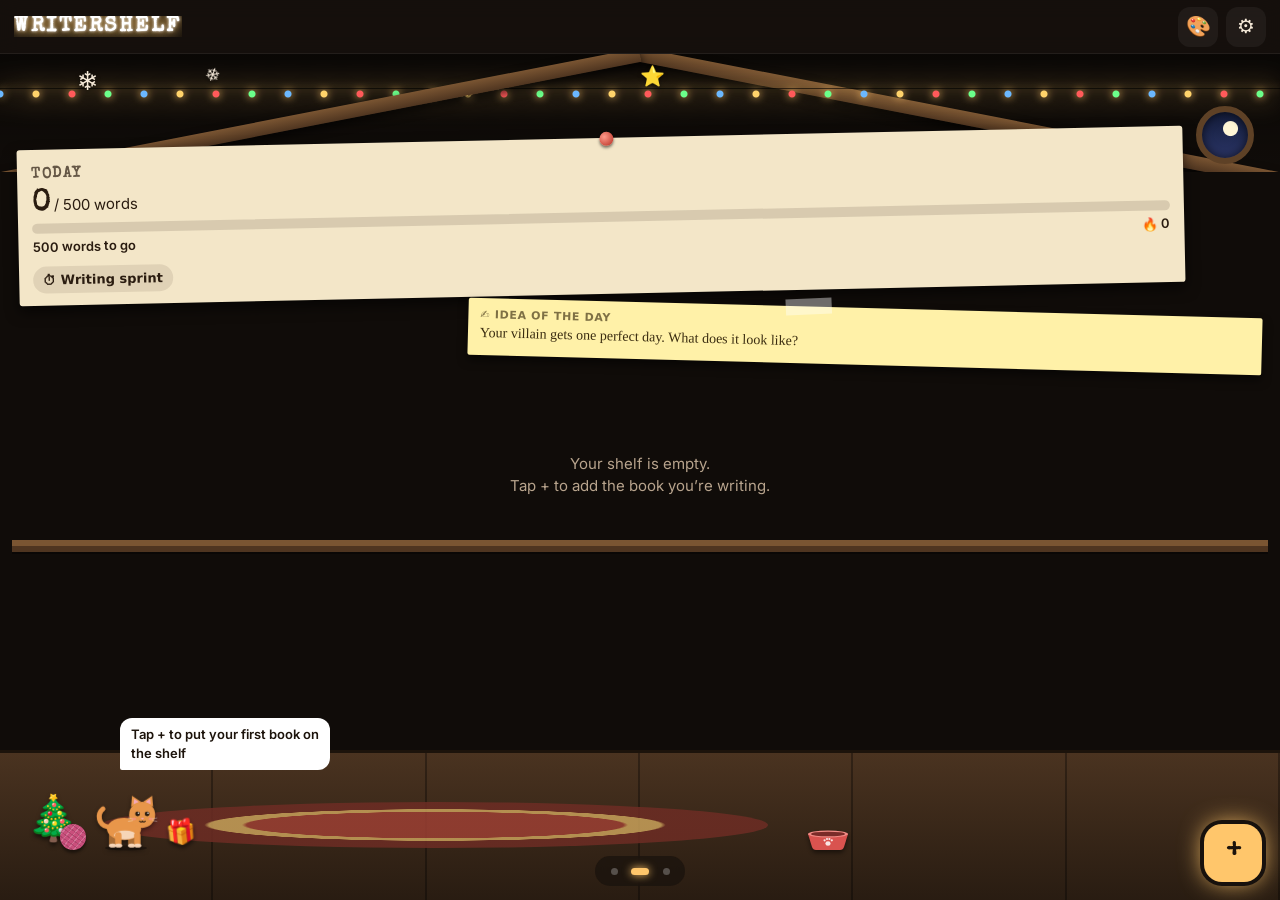
==== commit 5f4f6e04: "1.6: a livelier attic - light follows the time of day (sunbeam, dust, brighter lights at night) - ra" ====
--- a/index.html
+++ b/index.html
@@ -15,6 +15,7 @@
 <link rel="stylesheet" href="css/base.css">
 <link rel="stylesheet" href="css/attic.css">
 <link rel="stylesheet" href="css/buddy.css">
+<link rel="stylesheet" href="css/room.css">
 <link rel="stylesheet" href="css/walls.css">
 <link rel="stylesheet" href="css/sheets.css">
 </head>
@@ -28,10 +29,16 @@
   <!-- The attic: slanted roof, string lights, today's note pinned to the wall, the shelf of books, the buddy -->
   <section id="view-attic" class="view on">
     <div class="roof"><i class="lights" aria-hidden="true"></i><button class="porthole" aria-label="Window: the weather outside"></button></div>
+    <!-- light through the window, dust in it, and the season's decorations (21-room-life.js) -->
+    <i class="sunbeam" aria-hidden="true"></i>
+    <div id="decoWall" class="deco" aria-hidden="true"></div>
     <div id="todayNote" class="pinned"></div>
+    <button id="promptNote" class="prompt-note" aria-label="Today’s writing prompt"></button>
     <div id="shelf" class="shelf"></div>
     <div class="floor">
       <i class="rug"></i>
+      <div id="decoFloor" class="deco" aria-hidden="true"></div>
+      <button id="yarn" class="yarn" aria-label="Yarn ball: throw it for your buddy"></button>
       <button class="bowl" aria-label="Food bowl: call your buddy"></button>
       <!-- the buddy: drawn by 08-buddy.js, walked around (and to the other walls' floors) by 16-buddy-moves.js -->
       <div id="pet" class="pet" role="button" tabindex="0" aria-label="Your buddy"><span class="bubble" id="bubble"></span><div class="pv" id="petArt"></div></div>
@@ -87,7 +94,7 @@
 
 <!-- Open and write: the whole Google Doc — tap a paragraph to change it, keep writing at the bottom (10-write.js) -->
 <dialog id="dlgWrite" class="sheet write">
-  <div class="sheet-h"><h2 id="wTitle"></h2><button class="x" data-close aria-label="Close">✕</button></div>
+  <div class="sheet-h"><h2 id="wTitle"></h2><div id="peek" class="peek" aria-hidden="true"><span class="bubble"></span><div class="pv"></div></div><button class="x" data-close aria-label="Close">✕</button></div>
   <div id="wDoc" class="ctx"></div>
   <textarea id="wText" rows="5" placeholder="Keep writing…"></textarea>
   <p class="dim small" id="wCount"></p>
@@ -100,6 +107,13 @@
   <div class="sheet-h"><h2>Customize</h2><button class="x" data-close aria-label="Close">✕</button></div>
   <div id="cBody"></div>
   <label>Your buddy’s name<input id="cPet" maxlength="24"></label>
+</dialog>
+
+<!-- Writing sprint: how long (23-sprint.js) -->
+<dialog id="dlgSprint" class="sheet">
+  <div class="sheet-h"><h2>Writing sprint</h2><button class="x" data-close aria-label="Close">✕</button></div>
+  <p class="dim">Write as much as you can before the candle burns down: in Google Docs or with Open and write. Your words are counted by themselves.</p>
+  <div class="seg sprint-len"><button data-min="10">10 min</button><button data-min="15">15 min</button><button data-min="25">25 min</button></div>
 </dialog>
 
 <!-- What's new -->
@@ -121,6 +135,7 @@
     <button class="btn ghost" id="gOff">Disconnect</button>
   </div>
   <h3>Display</h3>
+  <label class="check"><input type="checkbox" id="sSound"> Sounds (rain, thunder)</label>
   <label>Language<select id="sLang"><option value="auto">Automatic</option><option value="en">English</option><option value="fr">Français</option><option value="es">Español</option><option value="ht">Kreyòl ayisyen</option><option value="pt">Português</option><option value="de">Deutsch</option><option value="it">Italiano</option></select></label>
   <h3>Backup</h3>
   <p class="dim">Your shelf lives on this phone. Save a backup now and then.</p>
@@ -133,6 +148,8 @@
   <p class="dim small">My Writershelf v<span id="ver"></span> · <a href="privacy.html">Privacy</a></p>
 </dialog>
 
+<i id="flash" class="flash" aria-hidden="true"></i>
+<div id="sprintBar" class="sprint-bar" hidden></div>
 <div id="toast" role="status"></div>
 
 <script src="js/01-core.js"></script>
@@ -155,5 +172,9 @@
 <script src="js/18-weather.js"></script>
 <script src="js/19-achievements.js"></script>
 <script src="js/20-buddy-play.js"></script>
+<script src="js/21-room-life.js"></script>
+<script src="js/22-buddy-life.js"></script>
+<script src="js/23-sprint.js"></script>
+<script src="js/24-prompts.js"></script>
 </body>
 </html>
--- a/css/buddy.css
+++ b/css/buddy.css
@@ -284,3 +284,235 @@
 .pet.talk .bubble {
   opacity: 1;
 }
+
+/* ---------- Its life (js/22-buddy-life.js) ---------- */
+/* it grows a little with each level */
+.pet svg {
+  transform: scale(var(--grow, 1));
+  transform-origin: 50% 100%;
+}
+/* asleep: Zzz floating up */
+.pet.asleep::after {
+  content: 'z z Z';
+  position: absolute;
+  top: -6px;
+  right: -4px;
+  font: 700 13px var(--hd);
+  color: #cfd8ff;
+  letter-spacing: 2px;
+  animation: zzz 3s ease-in-out infinite;
+  pointer-events: none;
+}
+@keyframes zzz {
+  from {
+    transform: translate(0, 6px);
+    opacity: 0;
+  }
+  40% {
+    opacity: 1;
+  }
+  to {
+    transform: translate(10px, -16px);
+    opacity: 0;
+  }
+}
+/* yawning: mouth wide open, eyes shut */
+.pet .yawnm {
+  display: none;
+}
+.pet.yawn .yawnm,
+.pet.yawn .shut {
+  display: block;
+}
+.pet.yawn .mouth,
+.pet.yawn .eyes {
+  display: none;
+}
+.pet.yawn .top {
+  animation: yawn 1.8s ease-in-out;
+}
+@keyframes yawn {
+  40%,
+  70% {
+    transform: translateY(-1.5px) rotate(-4deg);
+  }
+}
+/* stretching: long and low, front legs out */
+.pet.stretch .top {
+  transform-box: fill-box;
+  transform-origin: 30% 100%;
+  animation: stretch 1.8s ease-in-out;
+}
+@keyframes stretch {
+  40%,
+  70% {
+    transform: scale(1.1, 0.9);
+  }
+}
+.pet.stretch .leg.a {
+  animation: reach 1.8s ease-in-out;
+}
+@keyframes reach {
+  40%,
+  70% {
+    transform: rotate(-40deg);
+  }
+}
+/* grooming: the head bobs down and up */
+.pet.groom .top {
+  animation: groom 0.4s ease-in-out 5 alternate;
+}
+@keyframes groom {
+  to {
+    transform: rotate(5deg) translateY(1.5px);
+  }
+}
+/* rolling over */
+.pet.roll .pv {
+  animation: roll 1.1s ease-in-out;
+}
+@keyframes roll {
+  50% {
+    transform: translateY(6px) rotate(180deg);
+  }
+  to {
+    transform: rotate(360deg);
+  }
+}
+/* dancing: hopping side to side */
+.pet.dance .pv {
+  animation: dance 0.5s ease-in-out 4 alternate;
+}
+@keyframes dance {
+  from {
+    transform: translate(-5px, 0) rotate(-6deg);
+  }
+  50% {
+    transform: translate(0, -10px);
+  }
+  to {
+    transform: translate(5px, 0) rotate(6deg);
+  }
+}
+/* jumping at the butterfly, and batting the yarn */
+.pet.pounce .pv {
+  animation: pounce 0.85s ease-out 2;
+}
+@keyframes pounce {
+  40% {
+    transform: translateY(-34px) rotate(-10deg);
+  }
+}
+.pet.bat .leg.a {
+  animation: bat 0.35s ease-in-out 2 alternate;
+}
+@keyframes bat {
+  to {
+    transform: rotate(-60deg);
+  }
+}
+.butterfly {
+  position: absolute;
+  bottom: 120px;
+  z-index: 6;
+  font-style: normal;
+  font-size: 18px;
+  pointer-events: none;
+  animation: flutter 1.2s ease-in-out infinite alternate;
+}
+@keyframes flutter {
+  from {
+    transform: translate(-12px, 6px) rotate(-10deg);
+  }
+  to {
+    transform: translate(12px, -8px) rotate(10deg);
+  }
+}
+.butterfly.away {
+  transition: transform 1.4s ease-in, opacity 1.4s;
+  transform: translate(80px, -160px);
+  opacity: 0;
+}
+/* the yarn ball */
+.yarn {
+  position: absolute;
+  z-index: 4;
+  left: 0;
+  bottom: 50px;
+  width: 26px;
+  height: 26px;
+  padding: 0;
+  border-radius: 50%;
+  background:
+    repeating-linear-gradient(35deg, transparent 0 3px, #0002 3px 4px),
+    repeating-linear-gradient(-50deg, transparent 0 4px, #fff3 4px 5px),
+    #c94f7c;
+  box-shadow: 0 3px 3px #0007;
+}
+.yarn::after {
+  content: '';
+  position: absolute;
+  inset: -10px;
+}
+/* your buddy peeking in while you write */
+.peek {
+  position: relative;
+  width: 46px;
+  height: 46px;
+  margin-left: auto;
+  margin-right: 6px;
+}
+.peek .pv {
+  position: absolute;
+  inset: 0;
+  overflow: hidden;
+}
+.peek svg {
+  width: 100%;
+  height: 100%;
+  transform: scale(1.9) translate(-8px, 10px);
+}
+.peek.hop .pv {
+  animation: jump 0.3s ease-out 2 alternate;
+}
+.peek .bubble {
+  left: auto;
+  right: 0;
+  bottom: auto;
+  top: calc(100% + 4px);
+  z-index: 3;
+  border-radius: 2px 12px 12px 12px;
+}
+.peek.talk .bubble {
+  opacity: 1;
+}
+/* confetti for big moments */
+.confetti {
+  position: fixed;
+  inset: 0;
+  z-index: 60;
+  overflow: hidden;
+  pointer-events: none;
+}
+.confetti i {
+  position: absolute;
+  top: -12px;
+  width: 7px;
+  height: 11px;
+  border-radius: 2px;
+  animation: confetti linear forwards;
+}
+@keyframes confetti {
+  to {
+    transform: translateY(105vh) rotate(720deg);
+  }
+}
+/* the tricks it knows, on the Goals wall */
+.trick {
+  display: inline-block;
+  margin: 2px 4px 2px 0;
+  padding: 2px 8px;
+  border-radius: 99px;
+  background: #ffffff12;
+  font-size: 12px;
+}
--- a/css/room.css
+++ b/css/room.css
@@ -0,0 +1,275 @@
+/* THE ROOM COMES ALIVE (js/21-room-life.js) — the light by time of day, the weather inside, seasonal
+   decorations, shelf decorations, plus the daily prompt note (js/24-prompts.js) and the sprint (js/23-sprint.js).
+   html[data-time] is night, dawn, day or dusk · html[data-sky] is what the window shows · html[data-season] */
+
+/* ---------- The light ---------- */
+/* a beam of light from the round window down across the wall, with dust floating in it */
+.sunbeam {
+  position: absolute;
+  z-index: 1;
+  top: 70px;
+  right: 10px;
+  width: 260px;
+  height: 520px;
+  pointer-events: none;
+  background: linear-gradient(200deg, #fff3c455, #fff3c411 60%, transparent);
+  clip-path: polygon(78% 0, 100% 4%, 45% 100%, 0 92%);
+  opacity: 0;
+  transition: opacity 3s;
+}
+[data-time='day'] .sunbeam {
+  opacity: 1;
+}
+[data-time='dawn'] .sunbeam,
+[data-time='dusk'] .sunbeam {
+  opacity: 1;
+  background: linear-gradient(200deg, #ffad6b66, #ff8a5011 60%, transparent);
+}
+/* no sun through rain, clouds or snow, nor through a window showing the night */
+[data-sky='rain'] .sunbeam,
+[data-sky='storm'] .sunbeam,
+[data-sky='snow'] .sunbeam,
+[data-sky='clouds'] .sunbeam,
+[data-sky='night'] .sunbeam {
+  opacity: 0;
+}
+.sunbeam i {
+  position: absolute;
+  width: 3px;
+  height: 3px;
+  border-radius: 50%;
+  background: #fff8dc;
+  opacity: 0.7;
+  animation: dust linear infinite;
+}
+@keyframes dust {
+  25% {
+    transform: translate(10px, -14px);
+  }
+  50% {
+    transform: translate(-6px, -26px);
+    opacity: 0.3;
+  }
+  75% {
+    transform: translate(8px, -10px);
+  }
+}
+/* at night the walls are darker and the string lights glow more */
+[data-time='night'] .view {
+  background: color-mix(in srgb, var(--wall) 70%, #000);
+}
+[data-time='night'] .lights {
+  filter: drop-shadow(0 0 4px var(--led)) drop-shadow(0 0 14px var(--led));
+}
+[data-time='day'] .view {
+  background: color-mix(in srgb, var(--wall) 88%, #c9a27a);
+}
+
+/* ---------- The weather inside ---------- */
+/* rain runs down the window */
+[data-sky='rain'] .porthole,
+[data-sky='storm'] .porthole {
+  animation: rainfall 0.6s linear infinite;
+}
+@keyframes rainfall {
+  to {
+    background-position: 0 14px, 0 0;
+  }
+}
+[data-sky='storm'] .porthole {
+  background:
+    repeating-linear-gradient(105deg, transparent 0 4px, #ffffff66 4px 5px),
+    linear-gradient(#20242c, #3b4350);
+}
+/* snow piles up on the window's sill */
+[data-sky='snow'] .porthole::after {
+  content: '';
+  position: absolute;
+  left: -8px;
+  right: -8px;
+  bottom: -9px;
+  height: 9px;
+  border-radius: 9px 9px 2px 2px;
+  background: #f4f7fb;
+}
+[data-sky='snow'] .porthole {
+  overflow: visible;
+}
+/* a lightning flash over everything */
+.flash {
+  position: fixed;
+  inset: 0;
+  z-index: 50;
+  pointer-events: none;
+  background: #e8f0ff;
+  opacity: 0;
+}
+.flash.on {
+  animation: flash 0.9s ease-out;
+}
+@keyframes flash {
+  5%,
+  22% {
+    opacity: 0.55;
+  }
+  12%,
+  40% {
+    opacity: 0.05;
+  }
+  30% {
+    opacity: 0.35;
+  }
+  to {
+    opacity: 0;
+  }
+}
+
+/* ---------- Decorations for the season ---------- */
+.deco {
+  position: absolute;
+  inset: 0;
+  pointer-events: none;
+}
+#decoWall {
+  z-index: 2;
+  height: 150px;
+}
+#decoWall i {
+  position: absolute;
+  top: 8px;
+  font-style: normal;
+  filter: drop-shadow(0 2px 2px #0008);
+}
+#decoFloor i {
+  position: absolute;
+  bottom: 50px;
+  font-style: normal;
+  filter: drop-shadow(0 3px 2px #0008);
+}
+/* December: the string lights turn every colour */
+[data-season='winter'] .lights {
+  background:
+    radial-gradient(circle at 50% 5px, #ff5a5a 0 3px, transparent 4px) 0 0 / 144px 16px repeat-x,
+    radial-gradient(circle at 50% 5px, #6bff8a 0 3px, transparent 4px) 36px 0 / 144px 16px repeat-x,
+    radial-gradient(circle at 50% 5px, #6bb8ff 0 3px, transparent 4px) 72px 0 / 144px 16px repeat-x,
+    radial-gradient(circle at 50% 5px, #ffd36b 0 3px, transparent 4px) 108px 0 / 144px 16px repeat-x;
+}
+
+/* ---------- Medal decorations on the shelf ---------- */
+.trinket {
+  align-self: flex-end;
+  padding: 0 2px;
+  font-size: 34px;
+  line-height: 1;
+  background: none;
+  filter: drop-shadow(0 3px 2px #0009);
+}
+
+/* ---------- The daily prompt: a small sticky note on the attic wall (js/24-prompts.js) ---------- */
+.prompt-note {
+  position: relative;
+  z-index: 2;
+  display: block;
+  width: 62%;
+  margin: 14px 18px 0 auto;
+  padding: 10px 12px 12px;
+  border-radius: 2px;
+  background: #fff1a8;
+  color: #3a2c10;
+  text-align: left;
+  font: 14px/1.35 Georgia, serif;
+  transform: rotate(1.5deg);
+  box-shadow: 0 5px 10px #0008;
+}
+.prompt-note b {
+  display: block;
+  margin-bottom: 3px;
+  font: 700 11px var(--ui, system-ui);
+  letter-spacing: 0.06em;
+  text-transform: uppercase;
+  opacity: 0.65;
+}
+/* a strip of tape holding it */
+.prompt-note::before {
+  content: '';
+  position: absolute;
+  top: -8px;
+  left: 40%;
+  width: 46px;
+  height: 16px;
+  background: #ffffff66;
+  transform: rotate(-4deg);
+}
+
+/* ---------- The writing sprint (js/23-sprint.js) ---------- */
+.sprint-btn {
+  margin-top: 6px;
+  padding: 6px 10px;
+  border-radius: 99px;
+  background: #2a1c1018;
+  color: inherit;
+  font: 600 13px var(--ui, system-ui);
+}
+.sprint-len {
+  margin-top: 12px;
+}
+.sprint-bar {
+  position: fixed;
+  z-index: 30;
+  top: calc(env(safe-area-inset-top) + 64px);
+  left: 50%;
+  display: flex;
+  align-items: center;
+  gap: 12px;
+  padding: 6px 8px 6px 14px;
+  border-radius: 99px;
+  background: var(--panel);
+  border: 1px solid var(--line);
+  box-shadow: 0 6px 16px #000a;
+  transform: translateX(-50%);
+  white-space: nowrap;
+  font-size: 14px;
+}
+.sprint-bar[hidden] {
+  display: none;
+}
+.sprint-bar b {
+  font: 700 18px var(--hd);
+  font-variant-numeric: tabular-nums;
+}
+.sprint-bar .x {
+  width: 32px;
+  height: 32px;
+}
+/* the candle: its wax gets shorter as time runs out, the flame flickers */
+.candle {
+  position: relative;
+  width: 12px;
+  height: 30px;
+}
+.candle::before {
+  content: '';
+  position: absolute;
+  bottom: 0;
+  left: 0;
+  width: 12px;
+  height: calc(4px + var(--wax) * 0.22);
+  border-radius: 3px 3px 2px 2px;
+  background: linear-gradient(90deg, #f3e6c8, #fffaf0 40%, #d9c9a6);
+}
+.candle i {
+  position: absolute;
+  left: 3px;
+  bottom: calc(4px + var(--wax) * 0.22);
+  width: 6px;
+  height: 9px;
+  border-radius: 50% 50% 50% 50% / 60% 60% 40% 40%;
+  background: radial-gradient(circle at 50% 70%, #fff6c4, #ffb347 60%, #ff7a1a);
+  box-shadow: 0 0 8px #ffb347;
+  animation: flicker 0.25s ease-in-out infinite alternate;
+}
+@keyframes flicker {
+  to {
+    transform: scale(0.88, 1.08) rotate(3deg);
+  }
+}
--- a/css/walls.css
+++ b/css/walls.css
@@ -314,3 +314,42 @@
 .medal.got i {
   filter: drop-shadow(0 0 8px var(--led));
 }
+
+/* ---------- The writing calendar (Stats wall) ---------- */
+.cal {
+  display: grid;
+  grid-template-rows: repeat(7, 1fr);
+  grid-auto-flow: column;
+  grid-auto-columns: 1fr;
+  gap: 3px;
+}
+.cal i,
+.cal-key i {
+  aspect-ratio: 1;
+  border-radius: 3px;
+  background: #ffffff10;
+}
+.cal i.c1,
+.cal-key i.c1 {
+  background: color-mix(in srgb, var(--led) 35%, transparent);
+}
+.cal i.c2,
+.cal-key i.c2 {
+  background: color-mix(in srgb, var(--led) 65%, transparent);
+}
+.cal i.c3,
+.cal-key i.c3 {
+  background: var(--led);
+  box-shadow: 0 0 6px var(--glow);
+}
+.cal-key {
+  display: flex;
+  align-items: center;
+  justify-content: flex-end;
+  gap: 4px;
+  margin-top: 8px;
+}
+.cal-key i {
+  display: inline-block;
+  width: 11px;
+}
--- a/css/sheets.css
+++ b/css/sheets.css
@@ -280,6 +280,27 @@
 #wDoc p.fixed {
   color: var(--dim);
 }
+/* a picture that can't be shown here */
+#wDoc .nopic {
+  display: block;
+  padding: 0.6em;
+  border: 1px dashed var(--line);
+  border-radius: 6px;
+  font: 13px var(--ui, system-ui);
+  color: var(--dim);
+}
+#wDoc hr {
+  border: 0;
+  border-top: 1px solid var(--line);
+}
+/* pictures from the Doc: their own size, never wider than the sheet */
+#wDoc img {
+  display: block;
+  max-width: 100%;
+  height: auto;
+  margin: 0.4em auto;
+  border-radius: 4px;
+}
 /* an empty line takes less room than a written one */
 #wDoc p.blank {
   margin: 0;
@@ -340,3 +361,33 @@
 .seg button.on {
   --sc: var(--led);
 }
+
+/* ---------- Chapters on the book card ---------- */
+.chapters h3 {
+  margin: 14px 0 6px;
+}
+.chap {
+  display: flex;
+  width: 100%;
+  justify-content: space-between;
+  gap: 10px;
+  padding: 9px 8px;
+  border-bottom: 1px solid var(--line);
+  background: none;
+  color: var(--ink);
+  text-align: left;
+  font-size: 14px;
+}
+.chap small {
+  color: var(--dim);
+  white-space: nowrap;
+}
+/* a tick box in Settings */
+label.check {
+  display: flex;
+  align-items: center;
+  gap: 8px;
+}
+label.check input {
+  width: auto;
+}
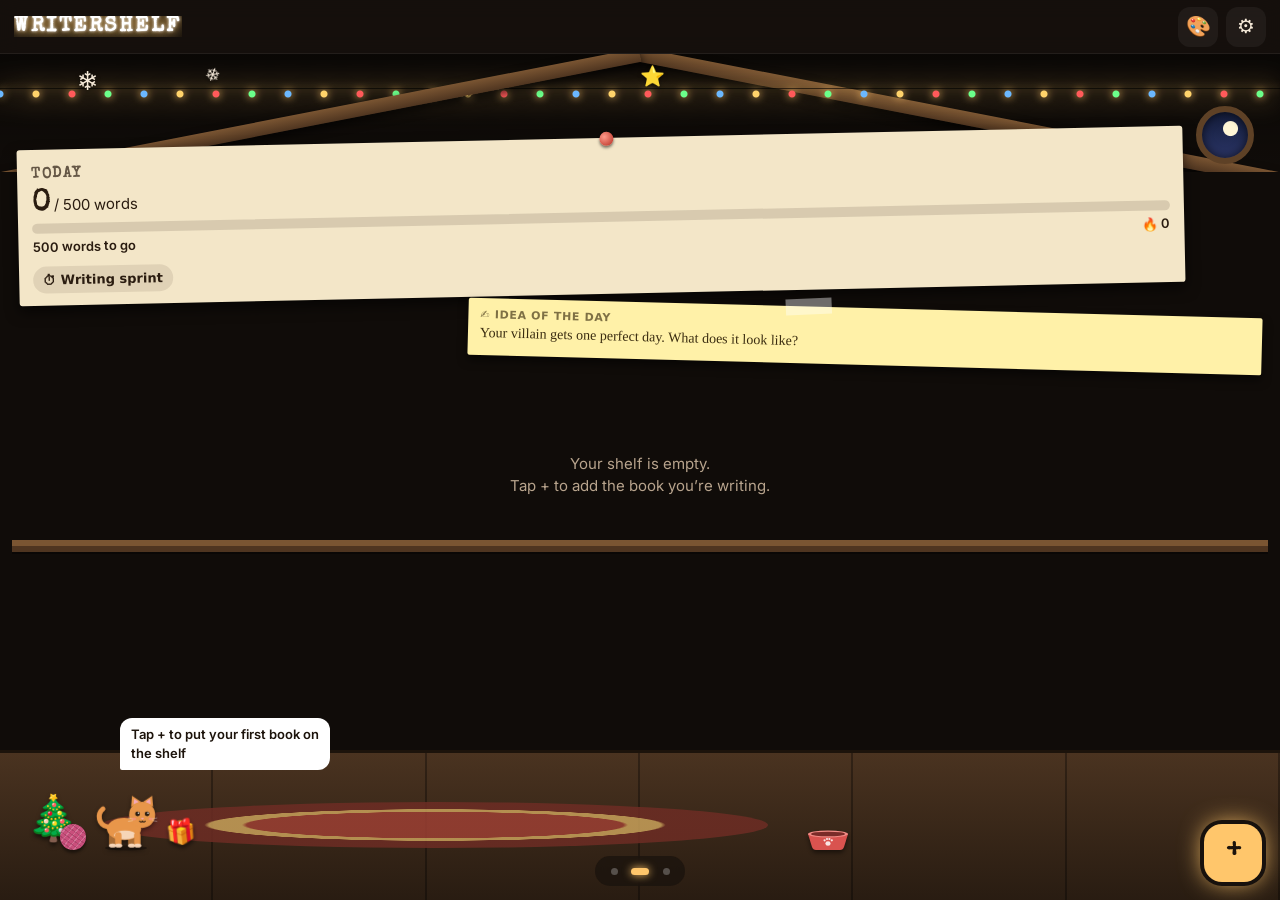
==== commit 4fb98d38: "1.7: words on the day they were written, daily writing reminder - Docs words are put on the days the" ====
--- a/index.html
+++ b/index.html
@@ -134,6 +134,10 @@
     <button class="btn" id="gNow">Back up now</button>
     <button class="btn ghost" id="gOff">Disconnect</button>
   </div>
+  <h3>Daily reminder</h3>
+  <label class="check"><input type="checkbox" id="rOn"> Remind me to write</label>
+  <label>At<input type="time" id="rTime" value="20:00"></label>
+  <p class="dim small">Only on days you haven’t reached your goal yet, even when the app is closed.</p>
   <h3>Display</h3>
   <label class="check"><input type="checkbox" id="sSound"> Sounds (rain, thunder)</label>
   <label>Language<select id="sLang"><option value="auto">Automatic</option><option value="en">English</option><option value="fr">Français</option><option value="es">Español</option><option value="ht">Kreyòl ayisyen</option><option value="pt">Português</option><option value="de">Deutsch</option><option value="it">Italiano</option></select></label>
@@ -176,5 +180,6 @@
 <script src="js/22-buddy-life.js"></script>
 <script src="js/23-sprint.js"></script>
 <script src="js/24-prompts.js"></script>
+<script src="js/25-reminder.js"></script>
 </body>
 </html>
--- a/css/room.css
+++ b/css/room.css
@@ -3,17 +3,19 @@
    html[data-time] is night, dawn, day or dusk · html[data-sky] is what the window shows · html[data-season] */
 
 /* ---------- The light ---------- */
-/* a beam of light from the round window down across the wall, with dust floating in it */
+/* a beam of light from the round window down across the wall, with dust floating in it.
+   Its top edge is the window's glass (the window is 58px wide, 32px from the right, its middle 87px down,
+   see .porthole in css/attic.css), and the window is drawn over it */
 .sunbeam {
   position: absolute;
   z-index: 1;
-  top: 70px;
-  right: 10px;
-  width: 260px;
-  height: 520px;
+  top: 87px;
+  right: 32px;
+  width: 300px;
+  height: 540px;
   pointer-events: none;
   background: linear-gradient(200deg, #fff3c455, #fff3c411 60%, transparent);
-  clip-path: polygon(78% 0, 100% 4%, 45% 100%, 0 92%);
+  clip-path: polygon(80.7% 0, 100% 0, 45% 100%, 0 92%);
   opacity: 0;
   transition: opacity 3s;
 }
@@ -94,6 +96,10 @@
 }
 [data-sky='snow'] .porthole {
   overflow: visible;
+}
+/* the window in front of its own light */
+#view-attic .porthole {
+  z-index: 2;
 }
 /* a lightning flash over everything */
 .flash {
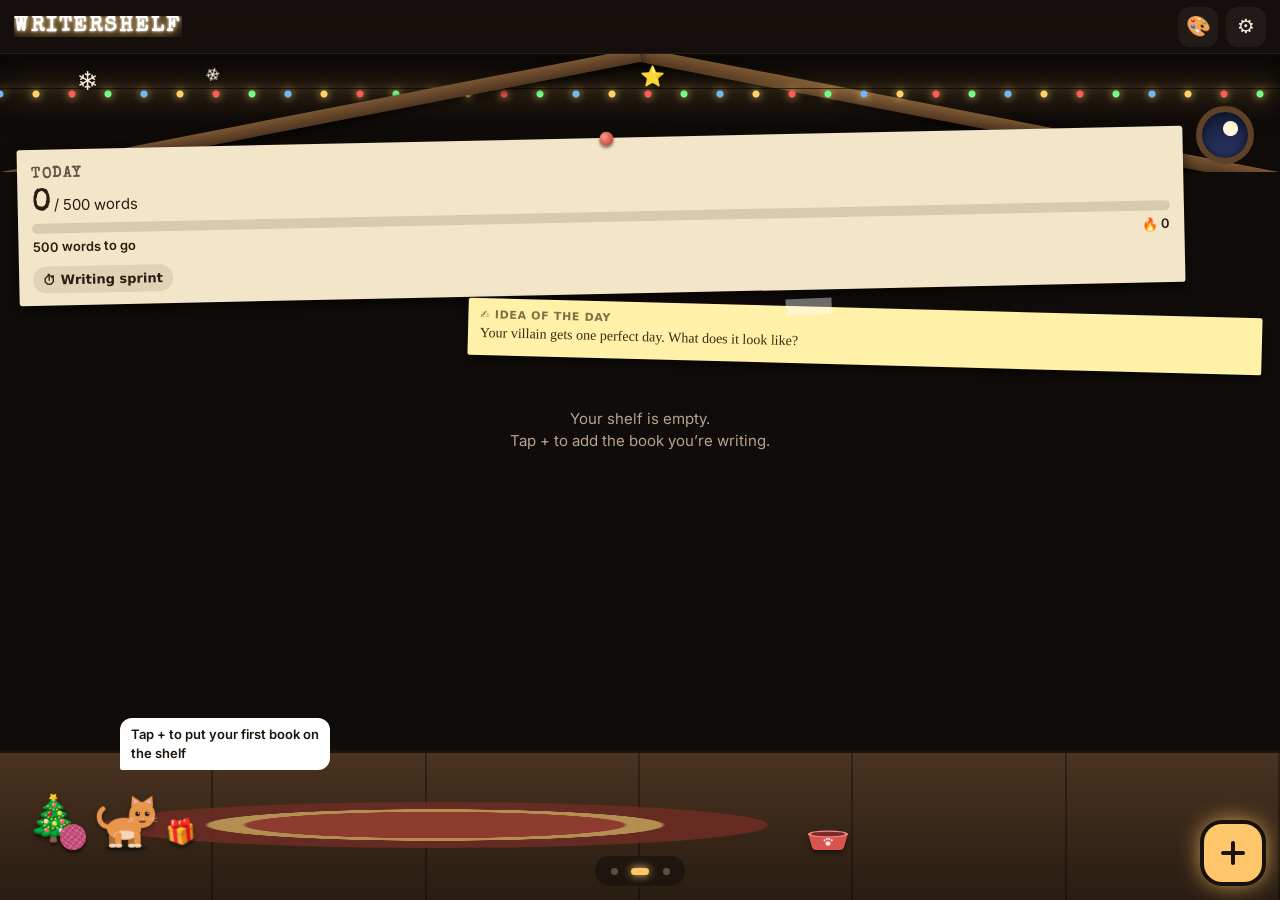
==== commit bd4f66b8: "1.8: shelves for Writing, To continue later, Dropped and Finished Co-Authored-By: Claude Opus 5.5 <n" ====
--- a/index.html
+++ b/index.html
@@ -34,7 +34,7 @@
     <div id="decoWall" class="deco" aria-hidden="true"></div>
     <div id="todayNote" class="pinned"></div>
     <button id="promptNote" class="prompt-note" aria-label="Today’s writing prompt"></button>
-    <div id="shelf" class="shelf"></div>
+    <div id="shelf" class="shelves"></div>
     <div class="floor">
       <i class="rug"></i>
       <div id="decoFloor" class="deco" aria-hidden="true"></div>
--- a/css/attic.css
+++ b/css/attic.css
@@ -179,6 +179,44 @@
   /* every 172px: 150 of books, a 12px board, 10 of shadow */
   background: repeating-linear-gradient(transparent 0 150px, #7a5532 150px 156px, #4f3520 156px 162px, #0006 162px 164px, transparent 164px 172px);
 }
+/* the shelves, each with its name on a little brass plaque */
+.shelf-group {
+  margin-top: 18px;
+}
+.shelf-group .shelf {
+  margin-top: 6px;
+}
+.plaque {
+  display: inline-block;
+  margin: 0 0 0 26px;
+  padding: 3px 10px;
+  border-radius: 3px;
+  background: linear-gradient(#d9b56a, #a8823c);
+  color: #2a1c10;
+  font: 700 11px var(--ui, system-ui);
+  letter-spacing: 0.08em;
+  text-transform: uppercase;
+  box-shadow: 0 2px 3px #0008;
+}
+.shelf .empty.small {
+  margin: 60px 0;
+  font-size: 13px;
+}
+/* to continue later: a ribbon bookmark sticking out the top */
+.spine.later::before {
+  content: '';
+  position: absolute;
+  top: -6px;
+  right: 9px;
+  width: 7px;
+  height: 22px;
+  background: #c94f4f;
+  clip-path: polygon(0 0, 100% 0, 100% 100%, 50% 75%, 0 100%);
+}
+/* dropped: faded and dusty */
+.spine.dropped {
+  filter: grayscale(0.75) brightness(0.75);
+}
 /* a book: its colour fills up from the bottom (--p) as it gets closer to its word goal */
 .spine {
   position: relative;
--- a/css/walls.css
+++ b/css/walls.css
@@ -68,13 +68,30 @@
   bottom: calc(18px + env(safe-area-inset-bottom));
   width: 58px;
   height: 58px;
+  padding: 0;
   border-radius: 18px;
-  font: 700 30px/1 var(--hd);
+  font-size: 0; /* the + is drawn below (a font's + never sits quite in the middle) */
   color: #1c130b;
   background: var(--led);
   box-shadow:
     0 0 0 4px #17110d,
     0 0 24px var(--led);
+}
+/* the +: two bars crossing in the exact middle */
+.fab::before,
+.fab::after {
+  content: '';
+  position: absolute;
+  top: 50%;
+  left: 50%;
+  width: 24px;
+  height: 4px;
+  border-radius: 2px;
+  background: currentColor;
+  transform: translate(-50%, -50%);
+}
+.fab::after {
+  transform: translate(-50%, -50%) rotate(90deg);
 }
 
 .dots {
--- a/css/sheets.css
+++ b/css/sheets.css
@@ -391,3 +391,12 @@
 label.check input {
   width: auto;
 }
+
+/* ---------- Book card: move to another shelf ---------- */
+.move-h {
+  margin: 12px 0 4px;
+}
+.seg.move {
+  flex-wrap: wrap;
+  margin-bottom: 8px;
+}
